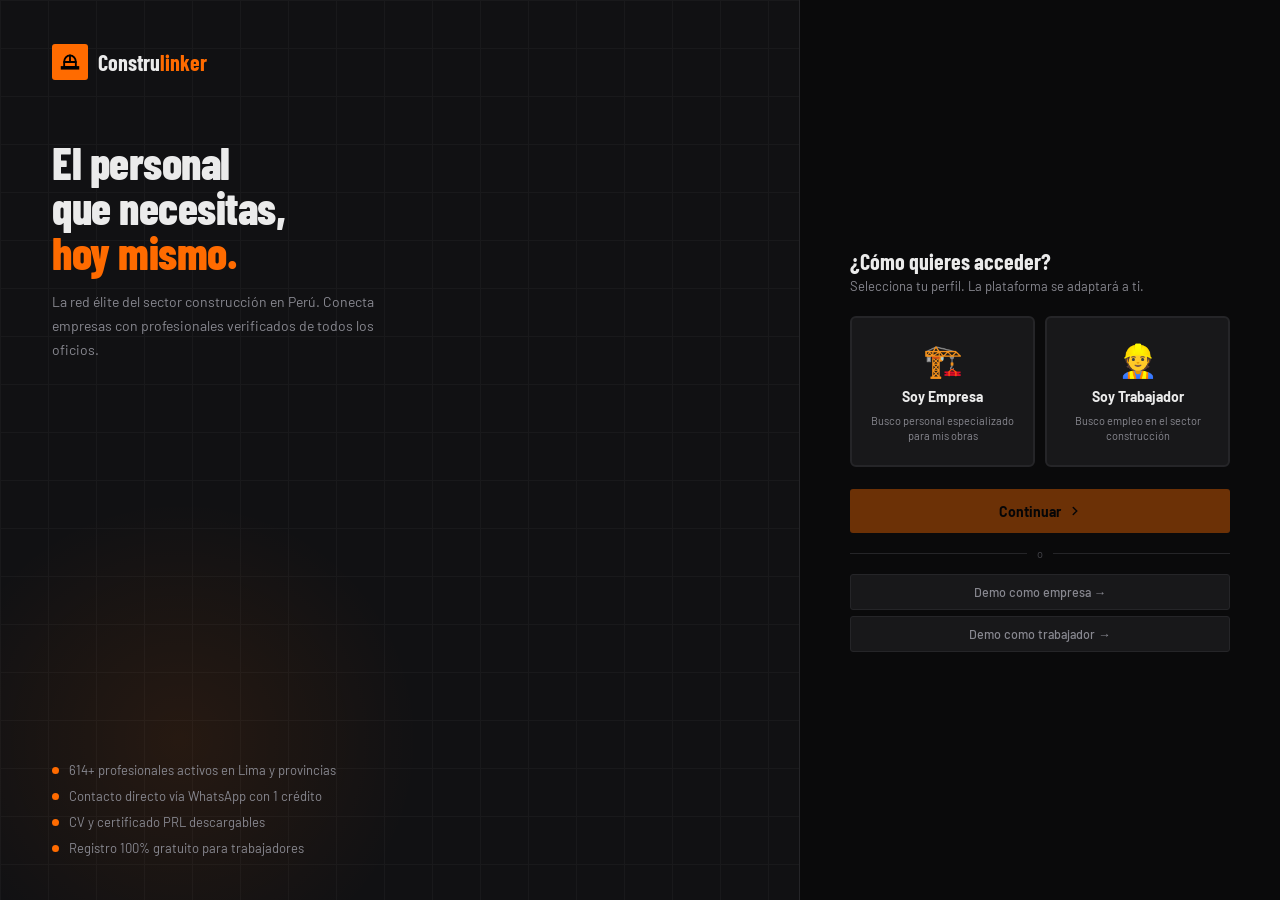
==== auth.html @ 94d5c54a "v2.10" ====
<!DOCTYPE html>
<html lang="es">
<head>
  <meta charset="UTF-8"/>
  <meta name="viewport" content="width=device-width, initial-scale=1.0"/>
  <title>Construlinker — Acceso</title>
  <link rel="preconnect" href="https://fonts.googleapis.com">
  <link href="https://fonts.googleapis.com/css2?family=Barlow:wght@300;400;500;600;700&family=Barlow+Condensed:wght@500;600;700;800&display=swap" rel="stylesheet">
  <script>
    (function(){ try{ var s=JSON.parse(localStorage.getItem('cl_session')||'{}'); if(s.loggedIn) window.location.replace('index.html'); }catch(e){} })();
  </script>
  <style>
    :root{ --bg:#0A0A0B; --sf:#111113; --card:#18181A; --br:#252528; --brl:#333337; --tx:#EBEBEB; --tm:#888890; --td:#44444A; --or:#FF6B00; --ord:rgba(255,107,0,.1); --gn:#22C55E; --rd:#EF4444; --ra:3px; --rm:6px; --rl:10px; --tr:.18s cubic-bezier(.4,0,.2,1); }
    *,*::before,*::after{box-sizing:border-box;margin:0;padding:0}
    html,body{height:100%;font-family:'Barlow',sans-serif;background:var(--bg);color:var(--tx);-webkit-font-smoothing:antialiased}
    .shell{display:grid;grid-template-columns:1fr 480px;min-height:100vh}

    /* LEFT BRAND */
    .brand{background:var(--sf);border-right:1px solid var(--br);padding:44px 52px;display:flex;flex-direction:column;position:relative;overflow:hidden}
    .brand::before{content:'';position:absolute;inset:0;background-image:linear-gradient(var(--br) 1px,transparent 1px),linear-gradient(90deg,var(--br) 1px,transparent 1px);background-size:48px 48px;opacity:.4}
    .brand::after{content:'';position:absolute;bottom:-100px;left:-80px;width:520px;height:520px;background:radial-gradient(ellipse,rgba(255,107,0,.09),transparent 65%);pointer-events:none}
    .brand-inner{position:relative;z-index:1;flex:1;display:flex;flex-direction:column}
    .logo{display:flex;align-items:center;gap:10px;text-decoration:none;margin-bottom:60px}
    .logo-icon{width:36px;height:36px;background:var(--or);border-radius:var(--ra);display:flex;align-items:center;justify-content:center}
    .logo-icon svg{width:20px;height:20px;color:#000}
    .logo-name{font-family:'Barlow Condensed',sans-serif;font-size:22px;font-weight:700;color:var(--tx)}
    .logo-name em{font-style:normal;color:var(--or)}
    .brand h1{font-family:'Barlow Condensed',sans-serif;font-size:clamp(34px,3.5vw,52px);font-weight:800;letter-spacing:-.5px;line-height:1;color:var(--tx);margin-bottom:16px}
    .brand h1 span{color:var(--or)}
    .brand p{font-size:14px;color:var(--tm);line-height:1.7;margin-bottom:40px;max-width:360px}
    .proofs{margin-top:auto;display:flex;flex-direction:column;gap:10px}
    .proof{display:flex;align-items:center;gap:10px;font-size:13px;color:var(--tm)}
    .proof-dot{width:7px;height:7px;border-radius:50%;background:var(--or);flex-shrink:0}

    /* RIGHT FORM */
    .form-panel{display:flex;align-items:center;justify-content:center;padding:40px 48px;overflow-y:auto}
    .form-inner{width:100%;max-width:380px}

    /* STEPS */
    .step{display:none}
    .step.on{display:block;animation:si .22s ease}
    @keyframes si{from{opacity:0;transform:translateY(8px)}to{opacity:1;transform:none}}
    .step-ttl{font-family:'Barlow Condensed',sans-serif;font-size:22px;font-weight:700;color:var(--tx);margin-bottom:4px}
    .step-sub{font-size:13px;color:var(--tm);margin-bottom:22px}

    /* ROLE CARDS */
    .role-grid{display:grid;grid-template-columns:1fr 1fr;gap:10px;margin-bottom:22px}
    .rc{background:var(--card);border:2px solid var(--br);border-radius:var(--rm);padding:22px 14px;text-align:center;cursor:pointer;transition:all var(--tr);display:flex;flex-direction:column;align-items:center;gap:8px}
    .rc:hover{border-color:var(--brl)}
    .rc.sel{border-color:var(--or);background:var(--ord)}
    .rc-icon{font-size:32px}
    .rc-title{font-size:14px;font-weight:700;color:var(--tx)}
    .rc-desc{font-size:11px;color:var(--tm);line-height:1.4}

    /* BUTTONS */
    .btn-pr{width:100%;height:44px;background:var(--or);color:#000;border:none;border-radius:var(--ra);font-size:14px;font-weight:700;font-family:inherit;cursor:pointer;display:flex;align-items:center;justify-content:center;gap:7px;transition:background var(--tr)}
    .btn-pr:hover{background:#FF8533}
    .btn-pr:disabled{opacity:.4;pointer-events:none}
    .btn-back{background:none;border:none;font-size:12.5px;color:var(--tm);cursor:pointer;display:flex;align-items:center;gap:5px;margin-bottom:14px;font-family:inherit;transition:color var(--tr);padding:0}
    .btn-back:hover{color:var(--tx)}
    .btn-demo{width:100%;height:36px;background:var(--card);color:var(--tm);border:1px solid var(--br);border-radius:var(--ra);font-size:12.5px;font-weight:500;cursor:pointer;font-family:inherit;transition:all .18s}
    .btn-demo:hover{border-color:var(--brl);color:var(--tx)}
    .divider{display:flex;align-items:center;gap:10px;margin:14px 0;font-size:11px;color:var(--td)}
    .divider::before,.divider::after{content:'';flex:1;height:1px;background:var(--br)}

    /* ROLE PILL */
    .pill{display:flex;align-items:center;gap:10px;background:var(--card);border:1px solid var(--br);border-radius:var(--rm);padding:10px 14px;margin-bottom:16px}
    .pill-icon{font-size:20px}
    .pill-name{font-size:13px;font-weight:700;color:var(--tx);flex:1}
    .pill-badge{font-size:10px;font-weight:700;padding:2px 8px;border-radius:2px;background:var(--ord);color:var(--or);border:1px solid rgba(255,107,0,.2)}

    /* TABS */
    .tabs{display:flex;background:var(--card);border:1px solid var(--br);border-radius:var(--rm);padding:3px;margin-bottom:20px}
    .tab{flex:1;height:34px;background:none;border:none;color:var(--tm);font-size:13px;font-weight:600;border-radius:var(--ra);cursor:pointer;transition:all var(--tr);font-family:inherit}
    .tab.on{background:var(--or);color:#000}

    /* FIELDS */
    .field{display:flex;flex-direction:column;gap:5px;margin-bottom:12px}
    .field label{font-size:10.5px;font-weight:700;text-transform:uppercase;letter-spacing:.7px;color:var(--tm)}
    .field input,.field select{background:var(--card);border:1px solid var(--br);border-radius:var(--ra);color:var(--tx);font-family:inherit;font-size:13.5px;padding:10px 13px;outline:none;width:100%;transition:border-color var(--tr)}
    .field input:focus,.field select:focus{border-color:var(--or)}
    .field input::placeholder{color:var(--td)}
    .field select option{background:var(--sf)}
    .fr{display:grid;grid-template-columns:1fr 1fr;gap:10px}
    .err{background:rgba(239,68,68,.08);border:1px solid rgba(239,68,68,.2);border-radius:var(--ra);padding:10px 13px;font-size:12.5px;color:var(--rd);margin-bottom:12px;display:none}
    .err.on{display:block}
    .switch-link{text-align:center;font-size:12.5px;color:var(--td);margin-top:12px}
    .switch-link a{color:var(--or);cursor:pointer}

    @media(max-width:860px){.shell{grid-template-columns:1fr}.brand{display:none}.form-panel{padding:40px 24px}}
  </style>
</head>
<body>
<div class="shell">

  <!-- BRAND -->
  <div class="brand">
    <div class="brand-inner">
      <a class="logo" href="landing.html">
        <div class="logo-icon"><svg viewBox="0 0 24 24" fill="none" stroke="currentColor" stroke-width="2.2" stroke-linecap="round"><path d="M2 18h20v2H2z"/><path d="M12 4C8 4 5 8 5 12v6h14v-6c0-4-3-8-7-8z"/><line x1="12" y1="4" x2="12" y2="12"/><line x1="5" y1="12" x2="19" y2="12"/></svg></div>
        <span class="logo-name">Constru<em>linker</em></span>
      </a>
      <h1>El personal<br>que necesitas,<br><span>hoy mismo.</span></h1>
      <p>La red élite del sector construcción en Perú. Conecta empresas con profesionales verificados de todos los oficios.</p>
      <div class="proofs">
        <div class="proof"><div class="proof-dot"></div>614+ profesionales activos en Lima y provincias</div>
        <div class="proof"><div class="proof-dot"></div>Contacto directo vía WhatsApp con 1 crédito</div>
        <div class="proof"><div class="proof-dot"></div>CV y certificado PRL descargables</div>
        <div class="proof"><div class="proof-dot"></div>Registro 100% gratuito para trabajadores</div>
      </div>
    </div>
  </div>

  <!-- FORM -->
  <div class="form-panel">
    <div class="form-inner">

      <!-- PASO 1: Selecciona tu rol -->
      <div class="step on" id="s1">
        <div class="step-ttl">¿Cómo quieres acceder?</div>
        <div class="step-sub">Selecciona tu perfil. La plataforma se adaptará a ti.</div>
        <div class="role-grid">
          <div class="rc" id="rc-emp" onclick="pick('empresa')">
            <div class="rc-icon">🏗️</div>
            <div class="rc-title">Soy Empresa</div>
            <div class="rc-desc">Busco personal especializado para mis obras</div>
          </div>
          <div class="rc" id="rc-trab" onclick="pick('trabajador')">
            <div class="rc-icon">👷</div>
            <div class="rc-title">Soy Trabajador</div>
            <div class="rc-desc">Busco empleo en el sector construcción</div>
          </div>
        </div>
        <button class="btn-pr" id="btn-next" disabled onclick="goS2()">
          Continuar
          <svg viewBox="0 0 24 24" fill="none" stroke="currentColor" stroke-width="2.5" stroke-linecap="round" width="14" height="14"><polyline points="9,18 15,12 9,6"/></svg>
        </button>
        <div class="divider">o</div>
        <button class="btn-demo" onclick="demo('empresa')" style="margin-bottom:6px">Demo como empresa →</button>
        <button class="btn-demo" onclick="demo('trabajador')">Demo como trabajador →</button>
      </div>

      <!-- PASO 2: Login / Registro -->
      <div class="step" id="s2">
        <button class="btn-back" onclick="goS1()">
          <svg viewBox="0 0 24 24" fill="none" stroke="currentColor" stroke-width="2" stroke-linecap="round" width="13" height="13"><polyline points="15,18 9,12 15,6"/></svg>
          Cambiar tipo de cuenta
        </button>
        <div class="pill">
          <span class="pill-icon" id="p-icon"></span>
          <span class="pill-name" id="p-name"></span>
          <span class="pill-badge" id="p-badge"></span>
        </div>
        <div class="tabs">
          <button class="tab on" id="t-login"  onclick="mode('login')">Iniciar sesión</button>
          <button class="tab"    id="t-reg"    onclick="mode('reg')">Registrarse gratis</button>
        </div>
        <div class="err" id="err"></div>

        <!-- LOGIN -->
        <div id="f-login">
          <div class="field"><label>Email</label><input type="email" id="l-email" placeholder="tu@email.com"/></div>
          <div class="field"><label>Contraseña</label><input type="password" id="l-pass" placeholder="Tu contraseña"/></div>
          <button class="btn-pr" onclick="doLogin()">Acceder a mi panel <svg viewBox="0 0 24 24" fill="none" stroke="currentColor" stroke-width="2.5" stroke-linecap="round" width="13" height="13"><polyline points="9,18 15,12 9,6"/></svg></button>
          <div class="switch-link">¿No tienes cuenta? <a onclick="mode('reg')">Regístrate gratis</a></div>
        </div>

        <!-- REG EMPRESA -->
        <div id="f-reg-emp" style="display:none">
          <div class="fr">
            <div class="field"><label>Nombre empresa *</label><input type="text" id="re-nom" placeholder="Constructora XYZ"/></div>
            <div class="field"><label>RUC</label><input type="text" id="re-ruc" placeholder="20XXXXXXXX"/></div>
          </div>
          <div class="field"><label>Tipo de empresa</label>
            <select id="re-tipo"><option>Constructora general</option><option>Subcontrata</option><option>Reformista / autónomo</option><option>Promotora inmobiliaria</option><option>Instaladora</option><option>Empresa de servicios</option></select>
          </div>
          <div class="field"><label>Ubicación principal</label><input type="text" id="re-ubic" placeholder="San Isidro, Lima"/></div>
          <div class="field"><label>Email *</label><input type="email" id="re-email" placeholder="contacto@empresa.com"/></div>
          <div class="fr">
            <div class="field"><label>Contraseña *</label><input type="password" id="re-pass" placeholder="Mín. 8 caracteres"/></div>
            <div class="field"><label>Teléfono</label><input type="tel" id="re-phone" placeholder="+51 9XX..."/></div>
          </div>
          <button class="btn-pr" onclick="doRegEmp()">Crear cuenta de empresa <svg viewBox="0 0 24 24" fill="none" stroke="currentColor" stroke-width="2.5" stroke-linecap="round" width="13" height="13"><polyline points="20,6 9,17 4,12"/></svg></button>
          <div class="switch-link">¿Ya tienes cuenta? <a onclick="mode('login')">Inicia sesión</a></div>
        </div>

        <!-- REG TRABAJADOR -->
        <div id="f-reg-trab" style="display:none">
          <div class="fr">
            <div class="field"><label>Nombre *</label><input type="text" id="rt-nom" placeholder="Juan"/></div>
            <div class="field"><label>Apellido *</label><input type="text" id="rt-ap" placeholder="Gómez"/></div>
          </div>
          <div class="field"><label>Especialidad / Oficio *</label><input type="text" id="rt-esp" placeholder="Ej: Electricista industrial"/></div>
          <div class="fr">
            <div class="field"><label>Categoría</label>
              <select id="rt-cat"><option>Obra gruesa</option><option>Acabados</option><option>Instalaciones</option><option>Maquinaria</option><option>Técnicos</option><option>Auxiliares</option></select>
            </div>
            <div class="field"><label>Experiencia</label>
              <select id="rt-exp"><option value="1">Menos de 1 año</option><option value="2">1–2 años</option><option value="3">3–5 años</option><option value="6">6–9 años</option><option value="10">10+ años</option></select>
            </div>
          </div>
          <div class="field"><label>Ubicación</label><input type="text" id="rt-ubic" placeholder="Ej: Callao, Lima"/></div>
          <div class="field"><label>Email *</label><input type="email" id="rt-email" placeholder="tu@email.com"/></div>
          <div class="fr">
            <div class="field"><label>Contraseña *</label><input type="password" id="rt-pass" placeholder="Mín. 8 caracteres"/></div>
            <div class="field"><label>WhatsApp</label><input type="tel" id="rt-phone" placeholder="+51 9XX..."/></div>
          </div>
          <button class="btn-pr" onclick="doRegTrab()">Crear perfil profesional gratis <svg viewBox="0 0 24 24" fill="none" stroke="currentColor" stroke-width="2.5" stroke-linecap="round" width="13" height="13"><polyline points="20,6 9,17 4,12"/></svg></button>
          <div class="switch-link">¿Ya tienes cuenta? <a onclick="mode('login')">Inicia sesión</a></div>
        </div>
      </div>

    </div>
  </div>
</div>

<script>
'use strict';
let ROL = null, MODE = 'login';
const g = id => document.getElementById(id);
const v = id => (g(id)?.value||'').trim();
const em = e => /^[^\s@]+@[^\s@]+\.[^\s@]+$/.test(e);
function err(m){ g('err').textContent=m; g('err').classList.add('on'); }
function noErr(){ g('err').classList.remove('on'); }
function sess(s){ try{ localStorage.setItem('cl_session',JSON.stringify(s)); }catch(e){} }

function pick(r){
  ROL=r;
  g('rc-emp').classList.toggle('sel', r==='empresa');
  g('rc-trab').classList.toggle('sel', r==='trabajador');
  g('btn-next').disabled=false;
}

function goS2(){
  if(!ROL) return;
  g('s1').classList.remove('on'); g('s2').classList.add('on');
  g('p-icon').textContent = ROL==='empresa' ? '🏗️' : '👷';
  g('p-name').textContent = ROL==='empresa' ? 'Empresa / Contratista' : 'Profesional de obra';
  g('p-badge').textContent= ROL==='empresa' ? 'EMPRESA' : 'TRABAJADOR';
  mode('login');
}

function goS1(){
  g('s2').classList.remove('on'); g('s1').classList.add('on'); noErr();
}

function mode(m){
  MODE=m;
  g('t-login').classList.toggle('on', m==='login');
  g('t-reg').classList.toggle('on', m==='reg');
  g('f-login').style.display           = m==='login' ? '' : 'none';
  g('f-reg-emp').style.display         = (m==='reg' && ROL==='empresa')    ? '' : 'none';
  g('f-reg-trab').style.display        = (m==='reg' && ROL==='trabajador') ? '' : 'none';
  noErr();
}

function doLogin(){
  const email=v('l-email'), pass=v('l-pass');
  if(!email||!pass){ err('Introduce tu email y contraseña.'); return; }
  if(!em(email)){ err('El email no es válido.'); return; }
  sess({ type:ROL||'empresa', email, loggedIn:true });
  window.location.href='index.html';
}

function doRegEmp(){
  const nom=v('re-nom'), email=v('re-email'), pass=v('re-pass');
  if(!nom){ err('El nombre de empresa es obligatorio.'); return; }
  if(!email||!em(email)){ err('Email no válido.'); return; }
  if(!pass||pass.length<8){ err('Contraseña mín. 8 caracteres.'); return; }
  try{ localStorage.setItem('cl_empresa', JSON.stringify({
    nombre:nom, ruc:v('re-ruc'), tipo:g('re-tipo').value,
    ubicacion:v('re-ubic'), email, telefono:v('re-phone'),
    registeredAt:new Date().toISOString()
  })); }catch(e){}
  sess({ type:'empresa', email, loggedIn:true });
  window.location.href='index.html';
}

function doRegTrab(){
  const nom=v('rt-nom'), ap=v('rt-ap'), esp=v('rt-esp'), email=v('rt-email'), pass=v('rt-pass');
  if(!nom||!ap){ err('Nombre y apellido obligatorios.'); return; }
  if(!esp){ err('Indica tu especialidad.'); return; }
  if(!email||!em(email)){ err('Email no válido.'); return; }
  if(!pass||pass.length<8){ err('Contraseña mín. 8 caracteres.'); return; }
  const phone=v('rt-phone');
  try{ localStorage.setItem('cl_worker', JSON.stringify({ profile:{
    id:Date.now(), name:`${nom} ${ap}`, specialty:esp,
    category:g('rt-cat').value, exp:parseInt(g('rt-exp').value)||1,
    expLabel:g('rt-exp').options[g('rt-exp').selectedIndex].text,
    location:v('rt-ubic')||'Lima, Perú',
    phone, email, whatsapp:phone.replace(/\D/g,''),
    availability:'available', tags:[], about:'',
    docs:{cv:false,prl:false,cert:false,dni:false},
    viewedBy:[], offers:[],
    stats:{views:0,offers:0,contacts:0,docsDownloaded:0},
    isWorker:true, registeredAt:new Date().toISOString()
  }})); }catch(e){}
  sess({ type:'trabajador', email, loggedIn:true });
  window.location.href='index.html';
}

function demo(r){
  sess({ type:r, demo:true, loggedIn:true });
  window.location.href='index.html';
}

// URL params pre-fill
const p=new URLSearchParams(location.search);
const tp=p.get('type'), md=p.get('mode');
if(tp){ pick(tp); }
if(tp&&md==='register'){ goS2(); setTimeout(()=>mode('reg'),30); }

document.addEventListener('keydown', e=>{
  if(e.key!=='Enter') return;
  if(g('s2').classList.contains('on')){
    if(MODE==='login') doLogin();
    else if(ROL==='empresa') doRegEmp();
    else doRegTrab();
  }
});
</script>
</body>
</html>
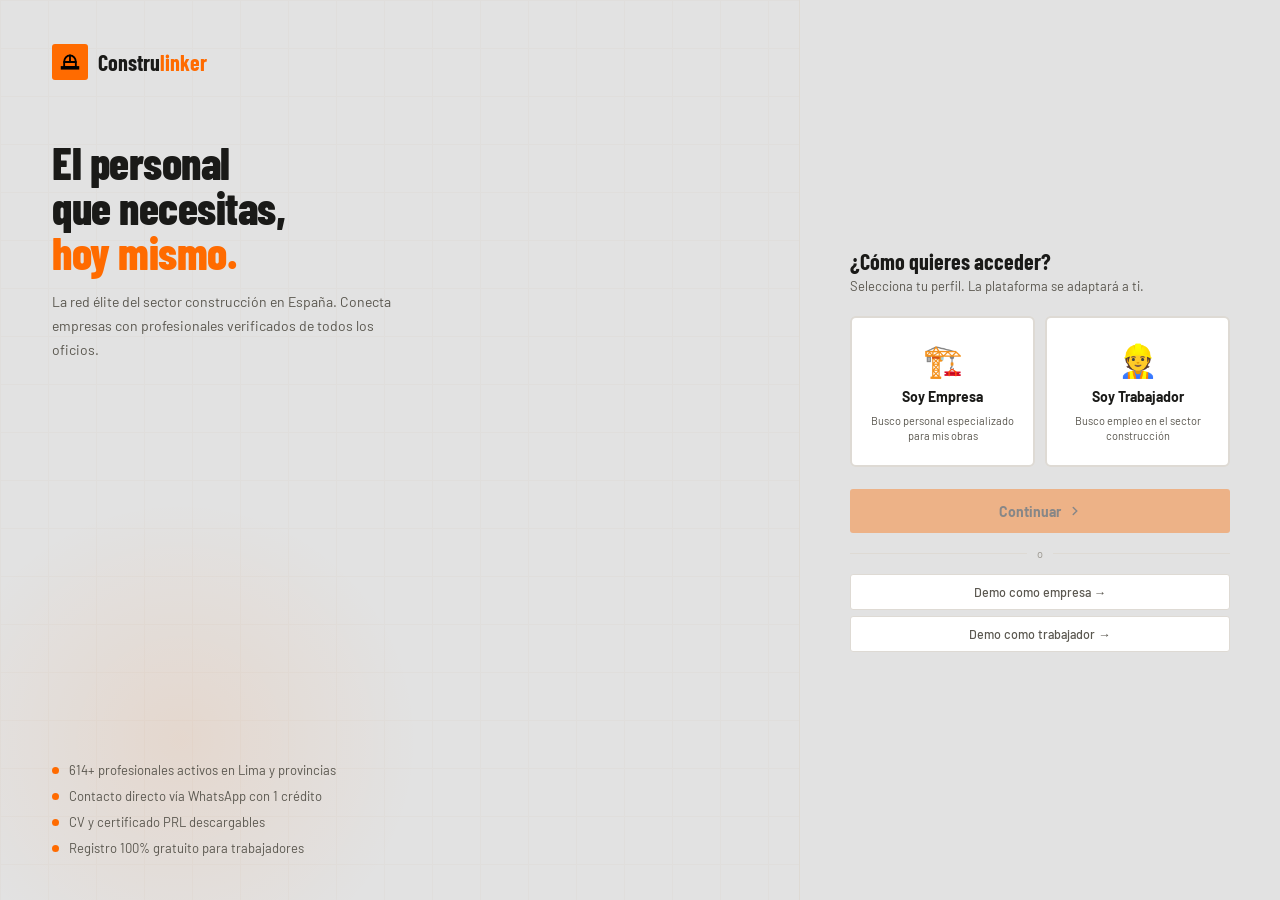
==== commit 320d162c: "cambio css" ====
--- a/auth.html
+++ b/auth.html
@@ -7,10 +7,27 @@
   <link rel="preconnect" href="https://fonts.googleapis.com">
   <link href="https://fonts.googleapis.com/css2?family=Barlow:wght@300;400;500;600;700&family=Barlow+Condensed:wght@500;600;700;800&display=swap" rel="stylesheet">
   <script>
-    (function(){ try{ var s=JSON.parse(localStorage.getItem('cl_session')||'{}'); if(s.loggedIn) window.location.replace('index.html'); }catch(e){} })();
+    (function(){ try{ var s=JSON.parse(localStorage.getItem('cl_session')||'{}'); if(s.loggedIn) window.location.replace('company-dashboard.html'); }catch(e){} })();
   </script>
   <style>
-    :root{ --bg:#0A0A0B; --sf:#111113; --card:#18181A; --br:#252528; --brl:#333337; --tx:#EBEBEB; --tm:#888890; --td:#44444A; --or:#FF6B00; --ord:rgba(255,107,0,.1); --gn:#22C55E; --rd:#EF4444; --ra:3px; --rm:6px; --rl:10px; --tr:.18s cubic-bezier(.4,0,.2,1); }
+    :root{ 
+  --bg:#e2e2e2; 
+  --sf:#e2e2e2; 
+  --card:#FFFFFF; 
+  --br:#DEDAD4; 
+  --brl:#C8C3BB; 
+  --tx:#1A1A18; 
+  --tm:#5A574F; 
+  --td:#9A968E; 
+  --or:#FF6B00; 
+  --ord:rgba(255,107,0,.1); 
+  --gn:#22C55E; 
+  --rd:#EF4444; 
+  --ra:3px; 
+  --rm:6px; 
+  --rl:10px; 
+  --tr:.18s cubic-bezier(.4,0,.2,1); 
+}
     *,*::before,*::after{box-sizing:border-box;margin:0;padding:0}
     html,body{height:100%;font-family:'Barlow',sans-serif;background:var(--bg);color:var(--tx);-webkit-font-smoothing:antialiased}
     .shell{display:grid;grid-template-columns:1fr 480px;min-height:100vh}
@@ -96,12 +113,12 @@
   <!-- BRAND -->
   <div class="brand">
     <div class="brand-inner">
-      <a class="logo" href="landing.html">
+      <a class="logo" href="index.html">
         <div class="logo-icon"><svg viewBox="0 0 24 24" fill="none" stroke="currentColor" stroke-width="2.2" stroke-linecap="round"><path d="M2 18h20v2H2z"/><path d="M12 4C8 4 5 8 5 12v6h14v-6c0-4-3-8-7-8z"/><line x1="12" y1="4" x2="12" y2="12"/><line x1="5" y1="12" x2="19" y2="12"/></svg></div>
         <span class="logo-name">Constru<em>linker</em></span>
       </a>
       <h1>El personal<br>que necesitas,<br><span>hoy mismo.</span></h1>
-      <p>La red élite del sector construcción en Perú. Conecta empresas con profesionales verificados de todos los oficios.</p>
+      <p>La red élite del sector construcción en España. Conecta empresas con profesionales verificados de todos los oficios.</p>
       <div class="proofs">
         <div class="proof"><div class="proof-dot"></div>614+ profesionales activos en Lima y provincias</div>
         <div class="proof"><div class="proof-dot"></div>Contacto directo vía WhatsApp con 1 crédito</div>
@@ -259,7 +276,7 @@
   if(!email||!pass){ err('Introduce tu email y contraseña.'); return; }
   if(!em(email)){ err('El email no es válido.'); return; }
   sess({ type:ROL||'empresa', email, loggedIn:true });
-  window.location.href='index.html';
+  window.location.href='company-dashboard.html';
 }
 
 function doRegEmp(){
@@ -273,7 +290,7 @@
     registeredAt:new Date().toISOString()
   })); }catch(e){}
   sess({ type:'empresa', email, loggedIn:true });
-  window.location.href='index.html';
+  window.location.href='company-dashboard.html';
 }
 
 function doRegTrab(){
@@ -287,7 +304,7 @@
     id:Date.now(), name:`${nom} ${ap}`, specialty:esp,
     category:g('rt-cat').value, exp:parseInt(g('rt-exp').value)||1,
     expLabel:g('rt-exp').options[g('rt-exp').selectedIndex].text,
-    location:v('rt-ubic')||'Lima, Perú',
+    location:v('rt-ubic')||'Lima, España',
     phone, email, whatsapp:phone.replace(/\D/g,''),
     availability:'available', tags:[], about:'',
     docs:{cv:false,prl:false,cert:false,dni:false},
@@ -296,12 +313,12 @@
     isWorker:true, registeredAt:new Date().toISOString()
   }})); }catch(e){}
   sess({ type:'trabajador', email, loggedIn:true });
-  window.location.href='index.html';
+  window.location.href='company-dashboard.html';
 }
 
 function demo(r){
   sess({ type:r, demo:true, loggedIn:true });
-  window.location.href='index.html';
+  window.location.href='company-dashboard.html';
 }
 
 // URL params pre-fill
